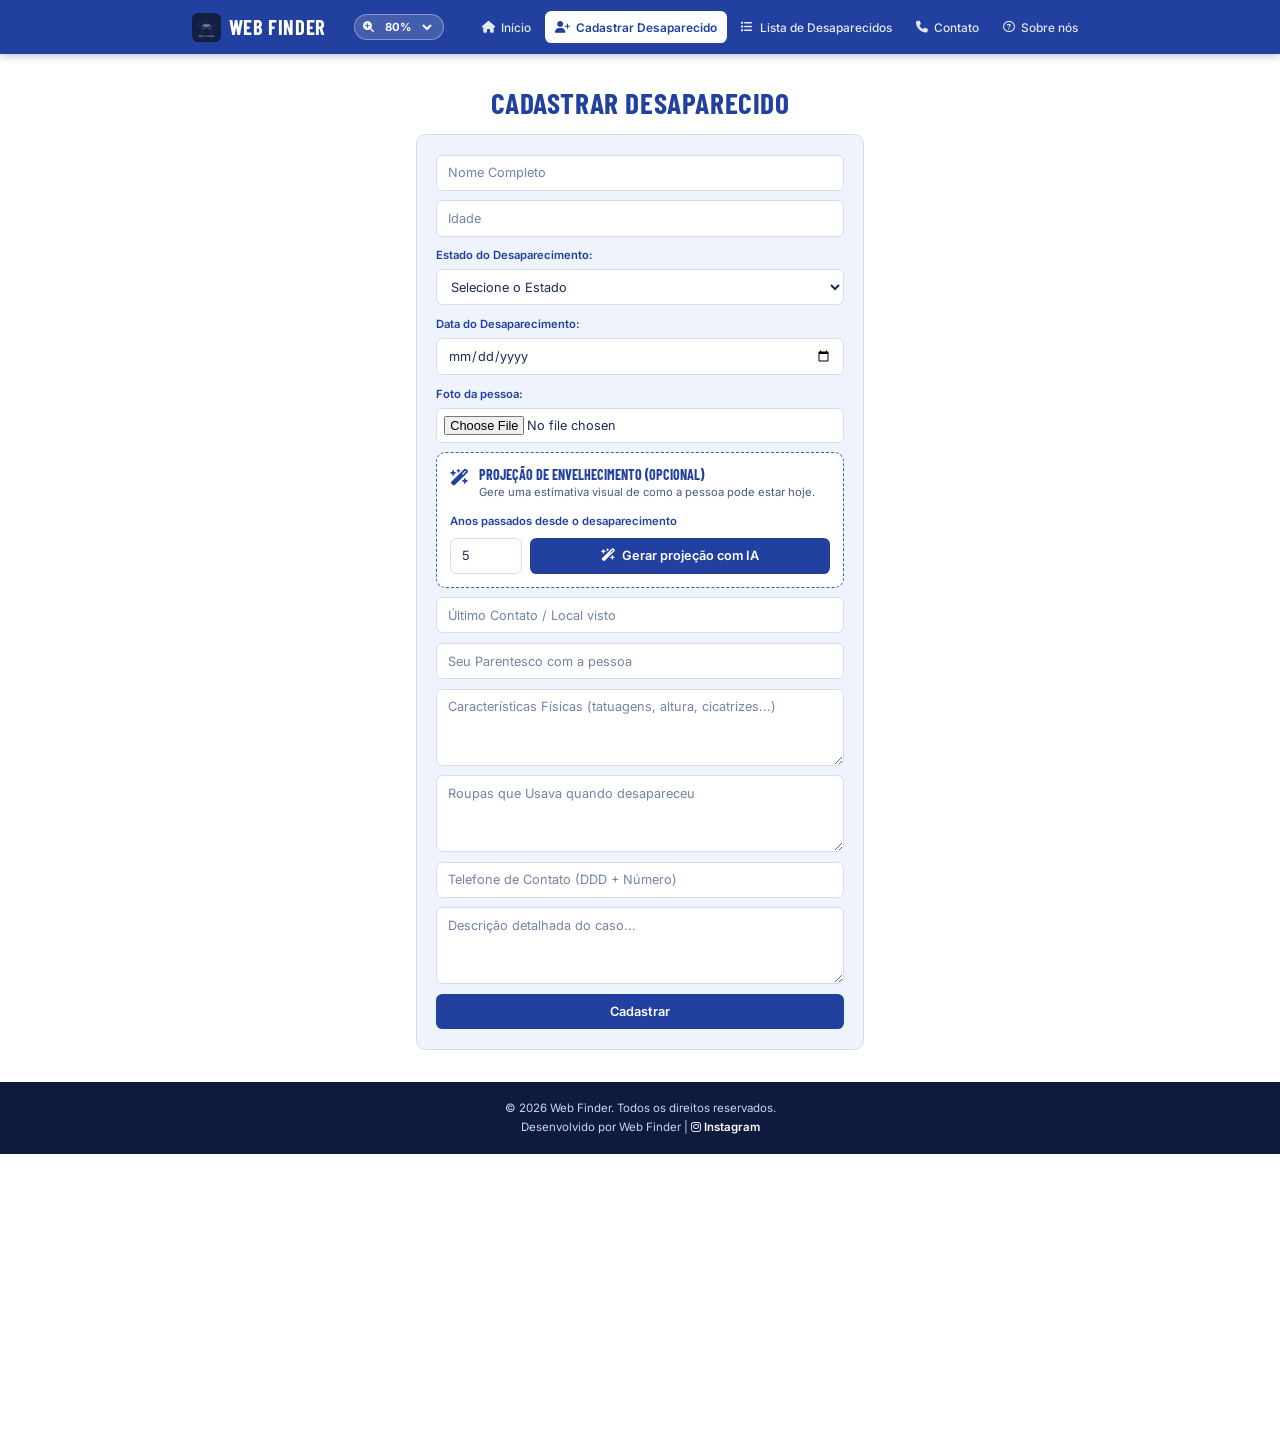
==== cadastro.html @ 7261f2ff "Add files via upload" ====
<!DOCTYPE html>
<html lang="pt-BR">

<head>
    <meta charset="UTF-8">
    <meta name="viewport" content="width=device-width, initial-scale=1.0">
    <title>Web Finder — Cadastrar Desaparecido</title>
    <link rel="stylesheet" href="style.css">
    <link rel="preconnect" href="https://fonts.googleapis.com">
    <link rel="preconnect" href="https://fonts.gstatic.com" crossorigin>
    <link href="https://fonts.googleapis.com/css2?family=Barlow+Condensed:wght@600;700;800&family=Inter:wght@400;500;600;700&display=swap" rel="stylesheet">
    <link rel="stylesheet" href="https://cdnjs.cloudflare.com/ajax/libs/font-awesome/6.4.0/css/all.min.css">
    <link rel="icon" href="WEBFINDER.jpg">
</head>

<body>
<header>
    <div class="container">
        <a href="index.html" class="brand">
            <img src="WEBFINDER.jpg" alt="Logo Web Finder">Web Finder
        </a>
        
        <div class="header-right">
            <div class="zoom-box" title="Ajustar tamanho do site">
                <i class="fas fa-search-plus" aria-hidden="true"></i>
                <label for="zoom-select" class="sr-only">Zoom:</label>
                <select id="zoom-select" aria-label="Ajustar escala da tela">
                    <option value="70%">70%</option>
                    <option value="80%" selected>80%</option>
                    <option value="90%">90%</option>
                    <option value="100%">100%</option>
                    <option value="110%">110%</option>
                    <option value="120%">120%</option>
                </select>
            </div>

            <button class="menu-toggle" id="menu-toggle" aria-label="Abrir menu" aria-expanded="false" aria-controls="nav-menu">
                <i class="fas fa-bars"></i>
            </button>
        </div>

        <nav id="nav-menu">
            <ul>
                <li><a href="index.html"><i class="fas fa-home"></i> Início</a></li>
                <li><a href="cadastro.html" class="active" aria-current="page"><i class="fas fa-user-plus"></i> Cadastrar Desaparecido</a></li>
                <li><a href="lista.html"><i class="fas fa-list"></i> Lista de Desaparecidos</a></li>
                <li><a href="contato.html"><i class="fas fa-phone"></i> Contato</a></li>
                <li><a href="sobre.html"><i class="fa-regular fa-circle-question"></i> Sobre nós</a></li>
            </ul>
        </nav>
    </div>
</header>

<main>
    <section id="cadastrar" class="cadastro">
        <h2>Cadastrar Desaparecido</h2>
        <form id="desaparecido-form">
            <input type="text" id="nome" placeholder="Nome Completo" required />
            <input type="number" id="idade" placeholder="Idade" required />
            <label for="local">Estado do Desaparecimento:</label>
            <select id="local" name="local" required>
                <option value="">Selecione o Estado</option>
                <option value="Acre">Acre</option>
                <option value="Alagoas">Alagoas</option>
                <option value="Amapá">Amapá</option>
                <option value="Amazonas">Amazonas</option>
                <option value="Bahia">Bahia</option>
                <option value="Ceará">Ceará</option>
                <option value="Distrito Federal">Distrito Federal</option>
                <option value="Espírito Santo">Espírito Santo</option>
                <option value="Goiás">Goiás</option>
                <option value="Maranhão">Maranhão</option>
                <option value="Mato Grosso">Mato Grosso</option>
                <option value="Mato Grosso do Sul">Mato Grosso do Sul</option>
                <option value="Minas Gerais">Minas Gerais</option>
                <option value="Pará">Pará</option>
                <option value="Paraíba">Paraíba</option>
                <option value="Paraná">Paraná</option>
                <option value="Pernambuco">Pernambuco</option>
                <option value="Piauí">Piauí</option>
                <option value="Rio de Janeiro">Rio de Janeiro</option>
                <option value="Rio Grande do Norte">Rio Grande do Norte</option>
                <option value="Rio Grande do Sul">Rio Grande do Sul</option>
                <option value="Rondônia">Rondônia</option>
                <option value="Roraima">Roraima</option>
                <option value="Santa Catarina">Santa Catarina</option>
                <option value="São Paulo">São Paulo</option>
                <option value="Sergipe">Sergipe</option>
                <option value="Tocantins">Tocantins</option>
            </select>
            
            <label for="data">Data do Desaparecimento:</label>
            <input type="date" id="data" required />
            
            <label for="imagem">Foto da pessoa:</label>
            <input type="file" id="imagem" accept="image/*" />
            <img id="preview" src="" alt="Pré-visualização da foto" style="display:none;" />

            <div class="ia-projecao">
                <div class="ia-projecao-head">
                    <i class="fas fa-wand-magic-sparkles"></i>
                    <div>
                        <strong>Projeção de envelhecimento (opcional)</strong>
                        <p>Gere uma estimativa visual de como a pessoa pode estar hoje.</p>
                    </div>
                </div>

                <div class="ia-projecao-controls">
                    <label for="anos-projecao">Anos passados desde o desaparecimento</label>
                    <div class="ia-projecao-row">
                        <input type="number" id="anos-projecao" min="1" max="40" value="5" />
                        <button type="button" id="gerar-projecao-btn">
                            <i class="fas fa-wand-magic-sparkles"></i> Gerar projeção com IA
                        </button>
                    </div>
                </div>

                <div id="projecao-loading" class="projecao-loading" style="display:none;">
                    <i class="fas fa-spinner fa-spin"></i> Gerando projeção, aguarde...
                </div>

                <div id="projecao-resultado" class="projecao-resultado" style="display:none;">
                    <div class="projecao-compare">
                        <div class="projecao-item">
                            <span>Foto original</span>
                            <img id="projecao-original" src="" alt="Foto original">
                        </div>
                        <div class="projecao-item">
                            <span id="projecao-anos-label">Projeção</span>
                            <img id="projecao-gerada" src="" alt="Projeção gerada por IA">
                        </div>
                    </div>
                    <p class="projecao-aviso"><i class="fas fa-circle-info"></i> Imagem gerada por IA é uma estimativa visual aproximada.</p>
                </div>
            </div>

            <input type="text" id="ultimo-contato" placeholder="Último Contato / Local visto" />
            <input type="text" id="parentesco" placeholder="Seu Parentesco com a pessoa" />
            <textarea id="caracteristicas-fisicas" placeholder="Características Físicas (tatuagens, altura, cicatrizes...)"></textarea>
            <textarea id="roupas" placeholder="Roupas que Usava quando desapareceu"></textarea>
            <input type="tel" id="telefone-contato" placeholder="Telefone de Contato (DDD + Número)" oninput="mascaraTelefone(this)" maxlength="15" required />
            <textarea id="descricao" placeholder="Descrição detalhada do caso..."></textarea>
            <button type="submit">Cadastrar</button>
        </form>

        <div id="success-message" class="success-message" style="display: none;">
            <h3>Cadastro concluído com sucesso!</h3>
            <button id="verListaBtn">Ver Lista de Desaparecidos</button>
        </div>

        <div id="loading-overlay" class="loading-overlay" style="display: none;">
            <div class="loading-box">
                <i class="fas fa-spinner fa-spin"></i>
                <p>Carregando cadastro, aguarde...</p>
            </div>
        </div>
    </section>
</main>

<footer>
    <p>© 2026 Web Finder. Todos os direitos reservados.</p>
    <p>Desenvolvido por Web Finder | <a href="https://www.instagram.com/web.finder___2025?utm_source=qr&igsh=cWY5eGM1aW0zeXFv" target="_blank" rel="noopener"><i class="fa-brands fa-instagram"></i> Instagram</a></p>
</footer>

<script type="module" src="script.js"></script>
<script>
    function mascaraTelefone(input) {
        let valor = input.value.replace(/\D/g, '');
        if (valor.length > 2) valor = `(${valor.substring(0, 2)}) ${valor.substring(2)}`;
        if (valor.length > 10) valor = `${valor.substring(0, 10)}-${valor.substring(10, 14)}`;
        input.value = valor;
    }

    const inputImagem = document.getElementById('imagem');
    const preview = document.getElementById('preview');

    inputImagem.addEventListener('change', () => {
        if (inputImagem.files && inputImagem.files[0]) {
            preview.src = URL.createObjectURL(inputImagem.files[0]);
            preview.style.display = 'block';
        } else {
            preview.style.display = 'none';
        }
    });

    const ENDPOINT_PROJECAO_IA = 'https://dry-lake-b5b4.joaologaragusom.workers.dev';

    async function gerarProjecaoIA() {
        const anos = document.getElementById('anos-projecao').value;
        const loading = document.getElementById('projecao-loading');
        const resultado = document.getElementById('projecao-resultado');

        if (!inputImagem.files || !inputImagem.files[0]) {
            alert('Selecione uma foto antes de gerar a projeção.');
            return;
        }

        loading.style.display = 'flex';
        resultado.style.display = 'none';

        try {
            const formData = new FormData();
            formData.append('foto', inputImagem.files[0]);
            formData.append('anos', anos);
            formData.append('idade', document.getElementById('idade').value);

            const response = await fetch(ENDPOINT_PROJECAO_IA, {
                method: 'POST',
                body: formData
            });

            if (!response.ok) throw new Error('Falha ao gerar a projeção.');
            const data = await response.json();

            document.getElementById('projecao-original').src = URL.createObjectURL(inputImagem.files[0]);
            document.getElementById('projecao-gerada').src = data.imagemUrl;
            document.getElementById('projecao-anos-label').textContent = `Projeção (+${anos} anos)`;
            resultado.style.display = 'block';
        } catch (erro) {
            console.error(erro);
            alert('Não foi possível gerar a projeção agora. Tente novamente em instantes.');
        } finally {
            loading.style.display = 'none';
        }
    }

    document.getElementById('gerar-projecao-btn').addEventListener('click', gerarProjecaoIA);
</script>

<div vw class="enabled"><div vw-access-button class="active"></div><div vw-plugin-wrapper><div class="vw-plugin-top-wrapper"></div></div></div>
<script src="https://vlibras.gov.br/app/vlibras-plugin.js"></script>
<script src="site.js"></script>
</body>
</html>
---- style.css ----
/* ==========================================================================
   Web Finder — Folha de Estilo Unificada
   ========================================================================== */
:root {
  --navy: #0f1b3e;
  --blue: #21409f;
  --blue-2: #3559c7;
  --sky: #eef3fc;
  --sky-2: #dbe5f8;
  --text: #1b2a55;
  --muted: #4b5a7d;
  --line: #d3ddf2;
  --r: 12px;
  --display: 'Barlow Condensed', 'Arial Narrow', sans-serif;
  --body: 'Inter', 'Segoe UI', Arial, sans-serif;
}

* {
  margin: 0;
  padding: 0;
  box-sizing: border-box;
}

html {
  scroll-behavior: smooth;
}

/* Tamanho normal padronizado em 80% */
body {
  font-family: var(--body);
  background: #ffffff;
  color: var(--text);
  line-height: 1.6;
  min-height: 100vh;
  display: flex;
  flex-direction: column;
  position: relative;
  overflow-x: hidden;
  zoom: 80%; /* Escala inicial padrão 80% */
}

main {
  flex: 1;
  position: relative;
  z-index: 1;
}

a {
  color: inherit;
  text-decoration: none;
}

img {
  max-width: 100%;
}

:focus-visible {
  outline: 3px solid #f5b301;
  outline-offset: 2px;
}

.container {
  width: 92%;
  max-width: 1120px;
  margin: auto;
}

h1, h2, h3, h4 {
  font-family: var(--display);
  text-transform: uppercase;
  letter-spacing: .02em;
  line-height: 1.15;
}

.sr-only {
  position: absolute;
  width: 1px;
  height: 1px;
  padding: 0;
  margin: -1px;
  overflow: hidden;
  clip: rect(0, 0, 0, 0);
  border: 0;
}

/* ==========================================================================
   PEGADAS HUMANAS DEFINITIVAS NO SITE (pegadas1.webp)
   ========================================================================== */
.marcas-pisadas-humanas {
  position: fixed;
  inset: 0;
  pointer-events: none;
  z-index: 0;
  overflow: hidden;
}

.pisada-humana {
  position: absolute;
  background-image: url('pegadas1.webp');
  background-repeat: no-repeat;
  background-size: contain;
  filter: contrast(120%) drop-shadow(0 8px 16px rgba(15, 27, 62, 0.25));
  opacity: 0.28;
}

/* Primeira pisada grande (topo esquerdo) */
.pisada-1 {
  width: 320px;
  height: 480px;
  top: 8%;
  left: 2%;
  transform: rotate(-16deg);
}

/* Segunda pisada grande (final direito) */
.pisada-2 {
  width: 340px;
  height: 500px;
  bottom: 6%;
  right: 3%;
  transform: rotate(24deg);
}

@media (max-width: 768px) {
  .pisada-1 {
    width: 180px;
    height: 280px;
    top: 5%;
    left: -20px;
  }
  .pisada-2 {
    width: 200px;
    height: 300px;
    bottom: 5%;
    right: -20px;
  }
}

/* ==========================================================================
   Cabeçalho com Elemento de Zoom Padronizado
   ========================================================================== */
header {
  background: var(--blue);
  position: sticky;
  top: 0;
  z-index: 100;
  padding: 14px 0;
  box-shadow: 0 2px 10px rgba(15, 27, 62, .25);
}

header .container {
  display: flex;
  align-items: center;
  justify-content: space-between;
}

.brand {
  display: flex;
  align-items: center;
  gap: 10px;
  color: #fff;
  font: 700 1.6rem var(--display);
  text-transform: uppercase;
  letter-spacing: .03em;
}

.brand img {
  width: 36px;
  height: 36px;
  border-radius: 8px;
  object-fit: cover;
}

.header-right {
  display: flex;
  align-items: center;
  gap: 12px;
}

/* Elemento do Menu de Zoom */
.zoom-box {
  display: flex;
  align-items: center;
  gap: 6px;
  background: rgba(255, 255, 255, 0.16);
  border: 1px solid rgba(255, 255, 255, 0.35);
  border-radius: 20px;
  padding: 4px 10px;
  color: #ffffff;
}

.zoom-box i {
  font-size: 0.85rem;
}

.zoom-box select {
  background: transparent;
  color: #ffffff;
  border: 0;
  font-size: 0.88rem;
  font-weight: 700;
  cursor: pointer;
  outline: none;
  padding: 2px 4px;
}

.zoom-box select option {
  background: var(--navy);
  color: #ffffff;
}

nav ul {
  list-style: none;
  display: flex;
  gap: 6px;
  flex-wrap: wrap;
}

nav a {
  display: flex;
  align-items: center;
  gap: 8px;
  color: rgba(255, 255, 255, .88);
  font-size: .93rem;
  font-weight: 500;
  padding: 8px 12px;
  border-radius: 8px;
  transition: background .2s, color .2s;
}

nav a:hover {
  background: rgba(255, 255, 255, .15);
  color: #fff;
}

nav a.active {
  background: #fff;
  color: var(--blue);
  font-weight: 600;
}

.menu-toggle {
  display: none;
  background: none;
  border: 0;
  color: #fff;
  font-size: 1.5rem;
  cursor: pointer;
}

/* ==========================================================================
   LAYOUT VERTICALIZADO DO INDEX
   ========================================================================== */
.main-vertical {
  display: flex;
  flex-direction: column;
}

.secao-vertical {
  padding: 70px 0;
  position: relative;
}

.text-center {
  text-align: center;
}

.subtitulo-secao {
  display: inline-flex;
  align-items: center;
  gap: 8px;
  font-family: var(--display);
  font-size: 0.95rem;
  letter-spacing: 0.16em;
  text-transform: uppercase;
  color: var(--blue-2);
  margin-bottom: 10px;
  font-weight: 700;
}

.lead-vertical {
  color: var(--muted);
  font-size: 1.1rem;
  max-width: 680px;
  margin: 8px auto 32px;
}

/* Hero Vertical */
.hero-vertical {
  background: linear-gradient(180deg, var(--sky) 0%, rgba(238, 243, 252, 0.4) 80%, #ffffff 100%);
  padding: 50px 0 70px;
}

.hero-intro-box {
  display: flex;
  align-items: center;
  justify-content: center;
  gap: 24px;
  max-width: 860px;
  margin: 0 auto 40px;
  text-align: left;
}

.mascote-destaque {
  width: 130px;
  filter: drop-shadow(0 8px 16px rgba(15, 27, 62, 0.15));
  animation: flutuarMascote 4s ease-in-out infinite alternate;
}

@keyframes flutuarMascote {
  from { transform: translateY(0); }
  to { transform: translateY(-8px); }
}

.badge-alerta {
  display: inline-flex;
  align-items: center;
  gap: 6px;
  background: #fdf0cd;
  color: #946200;
  font-size: 0.8rem;
  font-weight: 700;
  text-transform: uppercase;
  padding: 4px 10px;
  border-radius: 20px;
  margin-bottom: 8px;
}

.hero-text h1 {
  font-size: 3rem;
  color: var(--blue);
  margin-bottom: 6px;
}

.hero-text p {
  color: var(--muted);
  font-size: 1.1rem;
}

/* Carrossel */
.carousel {
  position: relative;
  background: linear-gradient(135deg, var(--blue) 0%, #152d75 100%);
  color: #fff;
  border-radius: var(--r);
  overflow: hidden;
  box-shadow: 0 14px 34px rgba(33, 64, 159, .25);
  max-width: 920px;
  margin: 0 auto;
}

.carousel-track {
  display: flex;
  transition: transform .45s ease;
}

.carousel-slide {
  flex: 0 0 100%;
  padding: 50px 70px 65px;
  text-align: center;
  min-height: 260px;
  display: flex;
  flex-direction: column;
  align-items: center;
  justify-content: center;
}

.icone-slide {
  font-size: 2.2rem;
  color: #ffd043;
  margin-bottom: 12px;
}

.carousel-slide h3 {
  font-size: 2.2rem;
  margin-bottom: 12px;
}

.carousel-slide p {
  opacity: .95;
  font-size: 1.1rem;
  max-width: 600px;
}

.carousel-btn {
  position: absolute;
  top: 50%;
  transform: translateY(-50%);
  width: 44px;
  height: 44px;
  border-radius: 50%;
  border: 0;
  background: #fff;
  color: var(--blue);
  font-size: 1.05rem;
  cursor: pointer;
  box-shadow: 0 4px 14px rgba(0,0,0,0.2);
  transition: transform .15s, background .15s;
}

.carousel-btn:hover {
  transform: translateY(-50%) scale(1.1);
}

.carousel-btn.prev { left: 14px; }
.carousel-btn.next { right: 14px; }

.carousel-dots {
  position: absolute;
  bottom: 18px;
  left: 0;
  right: 0;
  display: flex;
  justify-content: center;
  gap: 8px;
}

.carousel-dots button {
  width: 10px;
  height: 10px;
  border-radius: 5px;
  border: 0;
  background: rgba(255, 255, 255, .45);
  cursor: pointer;
  transition: width .25s, background .25s;
}

.carousel-dots button.active {
  width: 28px;
  background: #fff;
}

/* ==========================================================================
   VÍDEO
   ========================================================================== */
.secao-video {
  background: #ffffff;
  border-top: 1px solid var(--line);
  border-bottom: 1px solid var(--line);
}

.secao-video h2 {
  font-size: 2.4rem;
  color: var(--blue);
}

.video-wrapper {
  max-width: 820px;
  margin: 0 auto;
}

.video {
  width: 100%;
  aspect-ratio: 16 / 9;
  border: 0;
  border-radius: var(--r);
  box-shadow: 0 12px 30px rgba(15, 27, 62, 0.16);
  display: block;
}

.video-fallback {
  margin-top: 16px;
}

.btn-video-link {
  display: inline-flex;
  align-items: center;
  gap: 8px;
  background: rgba(33, 64, 159, 0.08);
  color: var(--blue);
  border: 1px solid var(--line);
  padding: 8px 16px;
  border-radius: 20px;
  font-size: 0.9rem;
  font-weight: 600;
  transition: all 0.2s ease;
}

.btn-video-link:hover {
  background: var(--blue);
  color: #ffffff;
  transform: translateY(-2px);
}

.btn-video-link i {
  color: #ff0000;
}

.btn-video-link:hover i {
  color: #ffffff;
}

/* ==========================================================================
   FLASHCARDS INTERATIVOS 3D
   ========================================================================== */
.secao-flashcards {
  background: var(--sky);
}

.secao-flashcards h2 {
  font-size: 2.5rem;
  color: var(--blue);
}

.flashcards-grid {
  display: grid;
  grid-template-columns: repeat(auto-fit, minmax(240px, 1fr));
  gap: 22px;
  margin-top: 36px;
}

.flashcard {
  background: transparent;
  perspective: 1000px;
  min-height: 290px;
  cursor: pointer;
}

.flashcard:focus {
  outline: none;
}

.flashcard:focus .flashcard-inner {
  box-shadow: 0 0 0 3px #f5b301;
}

.flashcard-inner {
  position: relative;
  width: 100%;
  height: 100%;
  text-align: center;
  transition: transform 0.65s cubic-bezier(0.4, 0.2, 0.2, 1);
  transform-style: preserve-3d;
  border-radius: var(--r);
  box-shadow: 0 8px 24px rgba(15, 27, 62, 0.08);
}

.flashcard:hover .flashcard-inner,
.flashcard.flipped .flashcard-inner {
  transform: rotateY(180deg);
}

.flashcard-front,
.flashcard-back {
  position: absolute;
  inset: 0;
  width: 100%;
  height: 100%;
  -webkit-backface-visibility: hidden;
  backface-visibility: hidden;
  border-radius: var(--r);
  padding: 28px 22px;
  display: flex;
  flex-direction: column;
  align-items: center;
  justify-content: center;
  box-sizing: border-box;
}

.flashcard-front {
  background: #ffffff;
  border: 1px solid var(--line);
  color: var(--text);
}

.card-numero {
  position: absolute;
  top: 16px;
  left: 18px;
  font-family: var(--display);
  font-size: 1.4rem;
  font-weight: 800;
  color: var(--blue-2);
  opacity: 0.4;
}

.card-icon {
  width: 64px;
  height: 64px;
  background: var(--sky);
  color: var(--blue);
  border-radius: 50%;
  display: grid;
  place-items: center;
  font-size: 1.7rem;
  margin-bottom: 16px;
  transition: transform 0.3s ease;
}

.flashcard:hover .card-icon {
  transform: scale(1.1);
}

.flashcard-front h3 {
  font-size: 1.4rem;
  color: var(--blue);
  margin-bottom: 10px;
}

.card-hint {
  font-size: 0.82rem;
  color: var(--muted);
  display: flex;
  align-items: center;
  gap: 6px;
  margin-top: auto;
}

.flashcard-back {
  background: linear-gradient(145deg, var(--blue) 0%, var(--navy) 100%);
  color: #ffffff;
  transform: rotateY(180deg);
  text-align: left;
  align-items: flex-start;
  justify-content: space-between;
}

.card-numero-back {
  font-family: var(--display);
  font-size: 1.15rem;
  font-weight: 800;
  color: #ffd043;
}

.flashcard-back h4 {
  font-size: 1.25rem;
  color: #ffffff;
  margin-top: 4px;
}

.flashcard-back p {
  font-size: 0.95rem;
  opacity: 0.95;
  line-height: 1.5;
}

.card-destaque {
  background: rgba(255, 255, 255, 0.12);
  border-left: 3px solid #ffd043;
  padding: 8px 10px;
  border-radius: 4px;
  font-size: 0.82rem;
  display: flex;
  gap: 8px;
  align-items: center;
  margin-top: 8px;
}

.card-destaque i {
  color: #ffd043;
  flex-shrink: 0;
}

/* Seção 4: Banner CTA */
.secao-cta {
  background: #ffffff;
}

.cta-card {
  background: linear-gradient(135deg, var(--sky) 0%, var(--sky-2) 100%);
  border: 1px solid var(--line);
  border-radius: var(--r);
  padding: 50px 24px;
  max-width: 860px;
  margin: 0 auto;
}

.icone-cta {
  font-size: 2.8rem;
  color: var(--blue);
  margin-bottom: 14px;
}

.cta-card h2 {
  font-size: 2.3rem;
  color: var(--blue);
  margin-bottom: 10px;
}

.cta-card p {
  color: var(--muted);
  font-size: 1.1rem;
  max-width: 600px;
  margin: 0 auto 24px;
}

.cta-botoes {
  display: flex;
  justify-content: center;
  gap: 14px;
  flex-wrap: wrap;
}

.btn-cta {
  background: var(--blue);
  color: #fff;
  padding: 13px 26px;
  font-size: 1.05rem;
  border-radius: 8px;
  font-weight: 600;
  display: inline-flex;
  align-items: center;
  gap: 8px;
}

.btn-cta-secundario {
  background: #ffffff;
  color: var(--blue);
  border: 2px solid var(--blue);
  padding: 11px 24px;
  font-size: 1.05rem;
  border-radius: 8px;
  font-weight: 600;
  display: inline-flex;
  align-items: center;
  gap: 8px;
}

.btn-cta:hover {
  background: var(--navy);
  transform: translateY(-2px);
}

.btn-cta-secundario:hover {
  background: var(--sky);
  transform: translateY(-2px);
}

/* ==========================================================================
   SOBRE NÓS: AUFINDER2 + EQUIPE
   ========================================================================== */
.sobre-projeto h2, .equipe h2 {
  font-size: 2.3rem;
  color: var(--blue);
  text-align: center;
  margin-bottom: 18px;
}

.sobre-projeto, .equipe {
  padding: 48px 16px;
}

.sobre-projeto {
  background: var(--sky);
  border-bottom: 1px solid var(--line);
}

.mascote-sobre-box {
  display: flex;
  align-items: center;
  justify-content: center;
  gap: 32px;
  max-width: 880px;
  margin: 0 auto;
}

.aufinder-mascote-img {
  width: 170px;
  height: auto;
  flex-shrink: 0;
  filter: drop-shadow(0 8px 16px rgba(15, 27, 62, 0.15));
  animation: flutuarMascote 3.5s ease-in-out infinite alternate;
}

.mascote-sobre-texto {
  text-align: left;
}

.mascote-sobre-texto h2 {
  text-align: left;
  margin-bottom: 12px;
}

.mascote-sobre-texto p {
  color: var(--muted);
  font-size: 1.08rem;
  line-height: 1.7;
}

.equipe .card {
  display: flex;
  flex-direction: column;
  align-items: center;
  max-width: 620px;
  margin: 0 auto;
  background: var(--sky);
  border: 1px solid var(--line);
  border-radius: var(--r);
  overflow: hidden;
  box-shadow: 0 8px 24px rgba(15, 27, 62, .08);
  transition: transform .2s ease, box-shadow .2s ease;
}

.equipe .card:hover {
  transform: translateY(-4px);
  box-shadow: 0 12px 30px rgba(15, 27, 62, .14);
}

.equipe .card img {
  width: 100%;
  height: auto;
  max-width: 100%;
  object-fit: contain;
  display: block;
}

.equipe .text-container {
  padding: 24px 28px;
  width: 100%;
  text-align: left;
}

.equipe .card h3 {
  font-size: 1.5rem;
  color: var(--blue);
}

.equipe .card p {
  color: var(--muted);
  margin-top: 8px;
  font-size: 1rem;
  line-height: 1.6;
}

/* ==========================================================================
   Demais Páginas (Cadastro, Lista, Contato)
   ========================================================================== */
.cadastro h2, .desaparecidos h2, .contato h2 {
  font-size: 2.3rem;
  color: var(--blue);
  text-align: center;
  margin-bottom: 18px;
}

.cadastro, .desaparecidos, .contato {
  padding: 40px 16px;
}

.contato > .container > p {
  max-width: 760px;
  margin: 0 auto 24px;
  text-align: center;
  color: var(--muted);
  font-size: 1.05rem;
}

.cadastro form, .contato form {
  max-width: 560px;
  margin: auto;
  display: flex;
  flex-direction: column;
  gap: 12px;
  background: var(--sky);
  border: 1px solid var(--line);
  border-radius: var(--r);
  padding: 24px;
  text-align: left;
}

.contato form h3 {
  font-size: 1.3rem;
  color: var(--blue);
}

label {
  font-size: .88rem;
  font-weight: 600;
  color: var(--blue);
  margin-bottom: -6px;
}

input, textarea, select {
  width: 100%;
  padding: 12px 14px;
  font: 1rem var(--body);
  background: #fff;
  color: var(--text);
  border: 1px solid var(--line);
  border-radius: 8px;
  margin: 0;
}

input[type=file] { padding: 9px; }
textarea { height: 96px; resize: vertical; }
.contato textarea { height: 140px; }

input:focus, textarea:focus, select:focus {
  outline: none;
  border-color: var(--blue);
  box-shadow: 0 0 0 3px rgba(33, 64, 159, .15);
}

::placeholder { color: #7383a6; }

.btn, button[type=submit], .btn-enviar, #verListaBtn, #gerar-projecao-btn, .search-container button, .modal button {
  background: var(--blue);
  color: #fff;
  border: 0;
  border-radius: 8px;
  padding: 13px 22px;
  font: 600 1rem var(--body);
  cursor: pointer;
  transition: background .2s, transform .15s;
}

.btn:hover, button[type=submit]:hover, .btn-enviar:hover, #verListaBtn:hover, #gerar-projecao-btn:hover, .search-container button:hover {
  background: var(--navy);
  transform: translateY(-2px);
}

#preview {
  display: none;
  max-width: 150px;
  max-height: 150px;
  border-radius: 10px;
  align-self: center;
}

/* Projeção IA */
.ia-projecao {
  background: #fff;
  border: 1px dashed var(--blue-2);
  border-radius: var(--r);
  padding: 16px;
}

.ia-projecao-head {
  display: flex;
  gap: 12px;
  margin-bottom: 12px;
}

.ia-projecao-head i {
  font-size: 1.3rem;
  color: var(--blue);
  margin-top: 4px;
}

.ia-projecao-head strong {
  display: block;
  font: 700 1.1rem var(--display);
  text-transform: uppercase;
  color: var(--blue);
}

.ia-projecao-head p, .projecao-aviso, .projecao-loading {
  font-size: .88rem;
  color: var(--muted);
}

.ia-projecao-row {
  display: flex;
  gap: 10px;
  margin-top: 8px;
}

.ia-projecao-row input { width: 90px; }
#gerar-projecao-btn {
  flex: 1;
  display: inline-flex;
  align-items: center;
  justify-content: center;
  gap: 8px;
}

.projecao-loading {
  display: flex;
  gap: 10px;
  align-items: center;
  margin-top: 12px;
}

.projecao-resultado { margin-top: 14px; }
.projecao-compare {
  display: grid;
  grid-template-columns: 1fr 1fr;
  gap: 14px;
  text-align: center;
}

.projecao-item span {
  display: block;
  font-size: .8rem;
  font-weight: 600;
  color: var(--muted);
  margin-bottom: 6px;
}

.projecao-item img {
  width: 100%;
  aspect-ratio: 1;
  object-fit: cover;
  border-radius: 10px;
  border: 1px solid var(--line);
}

.projecao-aviso { margin-top: 10px; }
.projecao-aviso i { color: var(--blue); }

/* Lista */
.search-container {
  display: flex;
  justify-content: center;
  flex-wrap: wrap;
  gap: 10px;
  margin-bottom: 28px;
}

#searchInput { width: 320px; max-width: 100%; }
.cards-container {
  display: grid;
  grid-template-columns: repeat(auto-fill, minmax(220px, 1fr));
  gap: 18px;
  max-width: 1120px;
  margin: auto;
}

.desaparecidos .card {
  background: var(--sky);
  border: 1px solid var(--line);
  border-radius: var(--r);
  padding: 16px;
  text-align: center;
  cursor: pointer;
  transition: transform .2s, box-shadow .2s;
}

.desaparecidos .card:hover {
  transform: translateY(-4px);
  box-shadow: 0 8px 20px rgba(33, 64, 159, .15);
}

.desaparecidos .card img {
  width: 100%;
  height: 170px;
  object-fit: cover;
  border-radius: 8px;
}

.desaparecidos .card h3 {
  font-size: 1.25rem;
  color: var(--blue);
  margin: 10px 0 4px;
}

.desaparecidos .card p {
  font-size: .9rem;
  color: var(--muted);
}

.modal {
  display: none;
  position: fixed;
  inset: 0;
  z-index: 1000;
  background: rgba(15, 27, 62, .7);
  overflow: auto;
  justify-content: center;
  align-items: center;
}

.modal-content {
  background: #fff;
  border-radius: var(--r);
  padding: 28px;
  width: 92%;
  max-width: 700px;
  position: relative;
  box-shadow: 0 10px 40px rgba(0, 0, 0, .25);
}

.modal-flex-container {
  display: flex;
  gap: 24px;
  align-items: center;
}

#modalFoto {
  width: 200px;
  height: 200px;
  border-radius: 10px;
  object-fit: cover;
}

.modal-details { flex: 1; }
.modal-details h3 {
  font-size: 1.8rem;
  color: var(--blue);
  margin-bottom: 10px;
}

.modal-details p {
  margin: 6px 0;
  color: var(--muted);
  font-size: .95rem;
}

.close-btn {
  position: absolute;
  right: 16px;
  top: 12px;
  font-size: 28px;
  color: var(--muted);
  cursor: pointer;
  background: none;
  border: 0;
}

.close-btn:hover { color: var(--blue); }

#success-message {
  display: none;
  position: fixed;
  top: 50%;
  left: 50%;
  transform: translate(-50%, -50%);
  background: #fff;
  border: 1px solid var(--line);
  border-radius: var(--r);
  padding: 24px 30px;
  box-shadow: 0 10px 40px rgba(0, 0, 0, .25);
  z-index: 1000;
  text-align: center;
}

#success-message h3 {
  color: var(--blue);
  margin-bottom: 12px;
}

.loading-overlay {
  position: fixed;
  inset: 0;
  background: rgba(15, 27, 62, .85);
  display: flex;
  justify-content: center;
  align-items: center;
  z-index: 9999;
}

.loading-box {
  background: #fff;
  padding: 28px 44px;
  border-radius: var(--r);
  text-align: center;
}

.loading-box i {
  font-size: 38px;
  color: var(--blue);
  margin-bottom: 8px;
}

/* Contato */
.informacoes-contato {
  display: grid;
  grid-template-columns: repeat(auto-fit, minmax(240px, 1fr));
  gap: 14px;
  max-width: 1000px;
  margin: 0 auto 24px;
}

.info-item {
  display: flex;
  align-items: center;
  gap: 12px;
  background: var(--sky);
  border: 1px solid var(--line);
  border-radius: 10px;
  padding: 14px 16px;
}

.info-item i {
  font-size: 1.4rem;
  color: var(--blue);
}

.info-item p {
  margin: 0;
  text-align: left;
  color: var(--text);
  font-size: .98rem;
}

.info-item a {
  color: var(--blue);
  font-weight: 600;
}

/* Rodapé */
footer {
  background: var(--navy);
  color: #c8d4f0;
  text-align: center;
  padding: 22px 15px;
  font-size: .9rem;
  position: relative;
  z-index: 2;
}

footer a {
  color: #fff;
  font-weight: 600;
}

/* ==========================================================================
   Responsivo
   ========================================================================== */
@media (max-width: 900px) {
  .hero-intro-box, .mascote-sobre-box {
    flex-direction: column;
    text-align: center;
  }
  .mascote-sobre-texto, .mascote-sobre-texto h2 {
    text-align: center;
  }
}

@media (max-width: 768px) {
  .menu-toggle { display: block; }
  nav {
    position: absolute;
    top: 100%;
    left: 0;
    right: 0;
    background: var(--navy);
    max-height: 0;
    overflow: hidden;
    transition: max-height .3s ease;
  }
  nav.open { max-height: 400px; }
  nav ul {
    flex-direction: column;
    padding: 10px 16px 16px;
  }
  .carousel-slide { padding: 34px 28px 52px; }
  .carousel-slide h3 { font-size: 1.7rem; }
  .hero-text h1 { font-size: 2.3rem; }
  .modal-flex-container { flex-direction: column; text-align: center; }
  #modalFoto { width: 150px; height: 150px; }
}

@media (max-width: 480px) {
  .projecao-compare { grid-template-columns: 1fr; }
  .ia-projecao-row { flex-direction: column; }
  .ia-projecao-row input { width: 100%; }
}

@media (prefers-reduced-motion: reduce) {
  * {
    transition: none !important;
    animation: none !important;
    scroll-behavior: auto !important;
  }
}
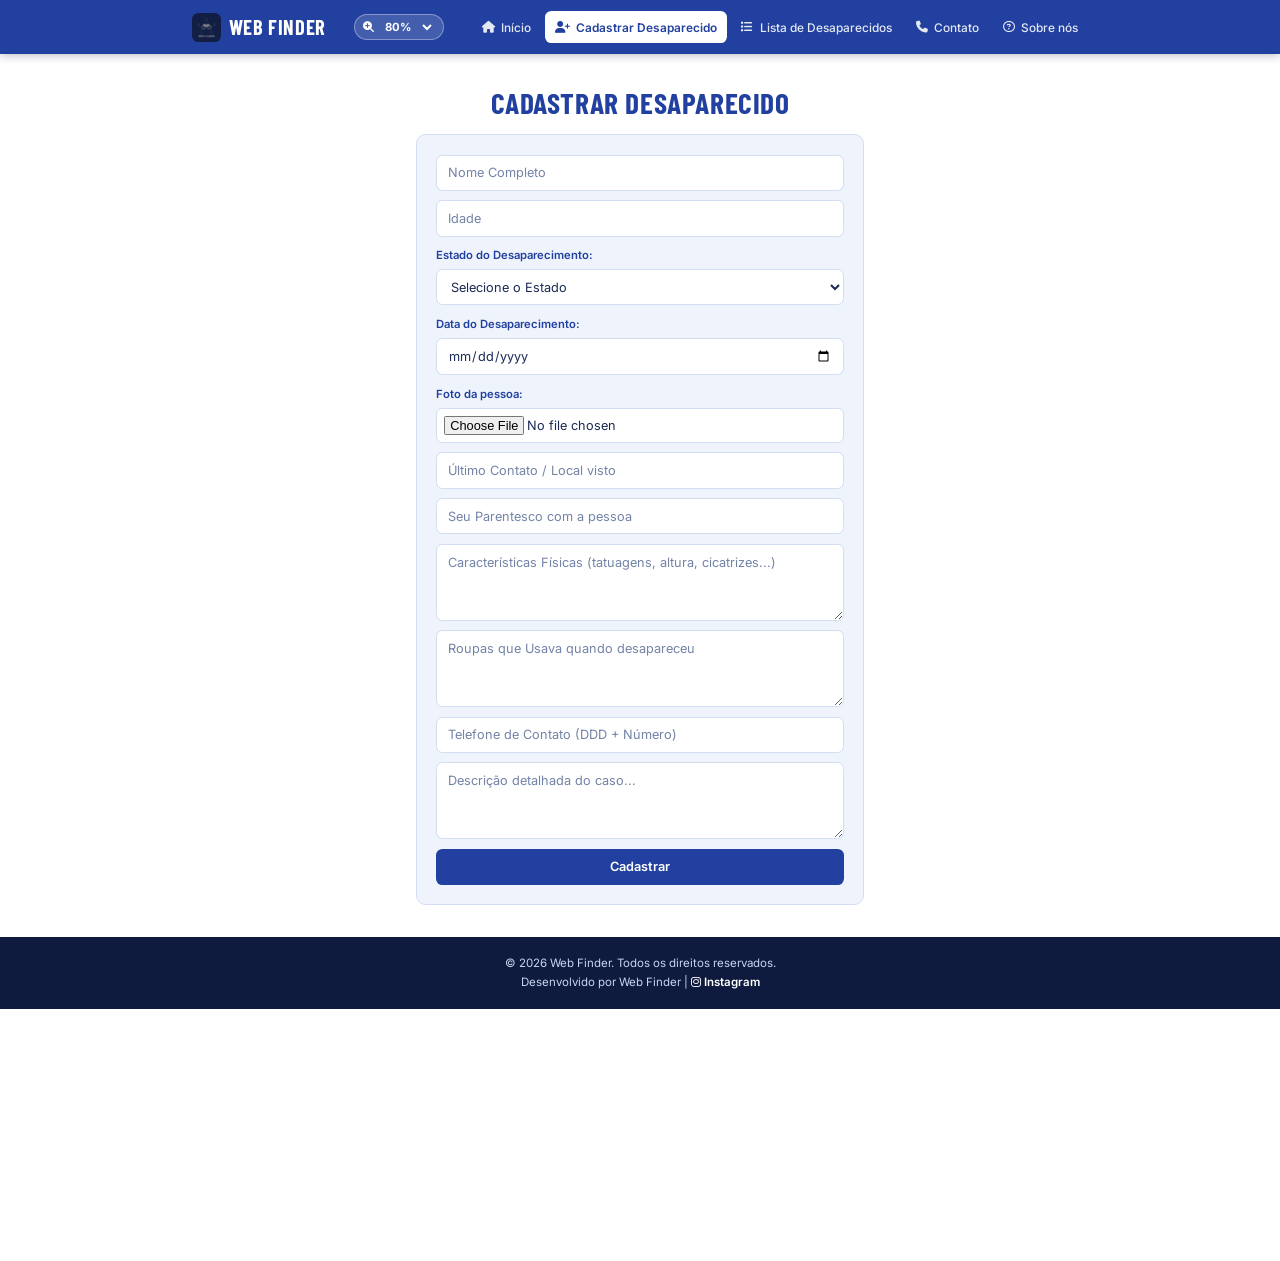
==== commit 10ed8ef9: "Update cadastro.html" ====
--- a/cadastro.html
+++ b/cadastro.html
@@ -57,6 +57,7 @@
         <form id="desaparecido-form">
             <input type="text" id="nome" placeholder="Nome Completo" required />
             <input type="number" id="idade" placeholder="Idade" required />
+            
             <label for="local">Estado do Desaparecimento:</label>
             <select id="local" name="local" required>
                 <option value="">Selecione o Estado</option>
@@ -95,44 +96,6 @@
             <label for="imagem">Foto da pessoa:</label>
             <input type="file" id="imagem" accept="image/*" />
             <img id="preview" src="" alt="Pré-visualização da foto" style="display:none;" />
-
-            <div class="ia-projecao">
-                <div class="ia-projecao-head">
-                    <i class="fas fa-wand-magic-sparkles"></i>
-                    <div>
-                        <strong>Projeção de envelhecimento (opcional)</strong>
-                        <p>Gere uma estimativa visual de como a pessoa pode estar hoje.</p>
-                    </div>
-                </div>
-
-                <div class="ia-projecao-controls">
-                    <label for="anos-projecao">Anos passados desde o desaparecimento</label>
-                    <div class="ia-projecao-row">
-                        <input type="number" id="anos-projecao" min="1" max="40" value="5" />
-                        <button type="button" id="gerar-projecao-btn">
-                            <i class="fas fa-wand-magic-sparkles"></i> Gerar projeção com IA
-                        </button>
-                    </div>
-                </div>
-
-                <div id="projecao-loading" class="projecao-loading" style="display:none;">
-                    <i class="fas fa-spinner fa-spin"></i> Gerando projeção, aguarde...
-                </div>
-
-                <div id="projecao-resultado" class="projecao-resultado" style="display:none;">
-                    <div class="projecao-compare">
-                        <div class="projecao-item">
-                            <span>Foto original</span>
-                            <img id="projecao-original" src="" alt="Foto original">
-                        </div>
-                        <div class="projecao-item">
-                            <span id="projecao-anos-label">Projeção</span>
-                            <img id="projecao-gerada" src="" alt="Projeção gerada por IA">
-                        </div>
-                    </div>
-                    <p class="projecao-aviso"><i class="fas fa-circle-info"></i> Imagem gerada por IA é uma estimativa visual aproximada.</p>
-                </div>
-            </div>
 
             <input type="text" id="ultimo-contato" placeholder="Último Contato / Local visto" />
             <input type="text" id="parentesco" placeholder="Seu Parentesco com a pessoa" />
@@ -182,53 +145,10 @@
             preview.style.display = 'none';
         }
     });
-
-    const ENDPOINT_PROJECAO_IA = 'https://dry-lake-b5b4.joaologaragusom.workers.dev';
-
-    async function gerarProjecaoIA() {
-        const anos = document.getElementById('anos-projecao').value;
-        const loading = document.getElementById('projecao-loading');
-        const resultado = document.getElementById('projecao-resultado');
-
-        if (!inputImagem.files || !inputImagem.files[0]) {
-            alert('Selecione uma foto antes de gerar a projeção.');
-            return;
-        }
-
-        loading.style.display = 'flex';
-        resultado.style.display = 'none';
-
-        try {
-            const formData = new FormData();
-            formData.append('foto', inputImagem.files[0]);
-            formData.append('anos', anos);
-            formData.append('idade', document.getElementById('idade').value);
-
-            const response = await fetch(ENDPOINT_PROJECAO_IA, {
-                method: 'POST',
-                body: formData
-            });
-
-            if (!response.ok) throw new Error('Falha ao gerar a projeção.');
-            const data = await response.json();
-
-            document.getElementById('projecao-original').src = URL.createObjectURL(inputImagem.files[0]);
-            document.getElementById('projecao-gerada').src = data.imagemUrl;
-            document.getElementById('projecao-anos-label').textContent = `Projeção (+${anos} anos)`;
-            resultado.style.display = 'block';
-        } catch (erro) {
-            console.error(erro);
-            alert('Não foi possível gerar a projeção agora. Tente novamente em instantes.');
-        } finally {
-            loading.style.display = 'none';
-        }
-    }
-
-    document.getElementById('gerar-projecao-btn').addEventListener('click', gerarProjecaoIA);
 </script>
 
 <div vw class="enabled"><div vw-access-button class="active"></div><div vw-plugin-wrapper><div class="vw-plugin-top-wrapper"></div></div></div>
 <script src="https://vlibras.gov.br/app/vlibras-plugin.js"></script>
 <script src="site.js"></script>
 </body>
-</html>+</html>
